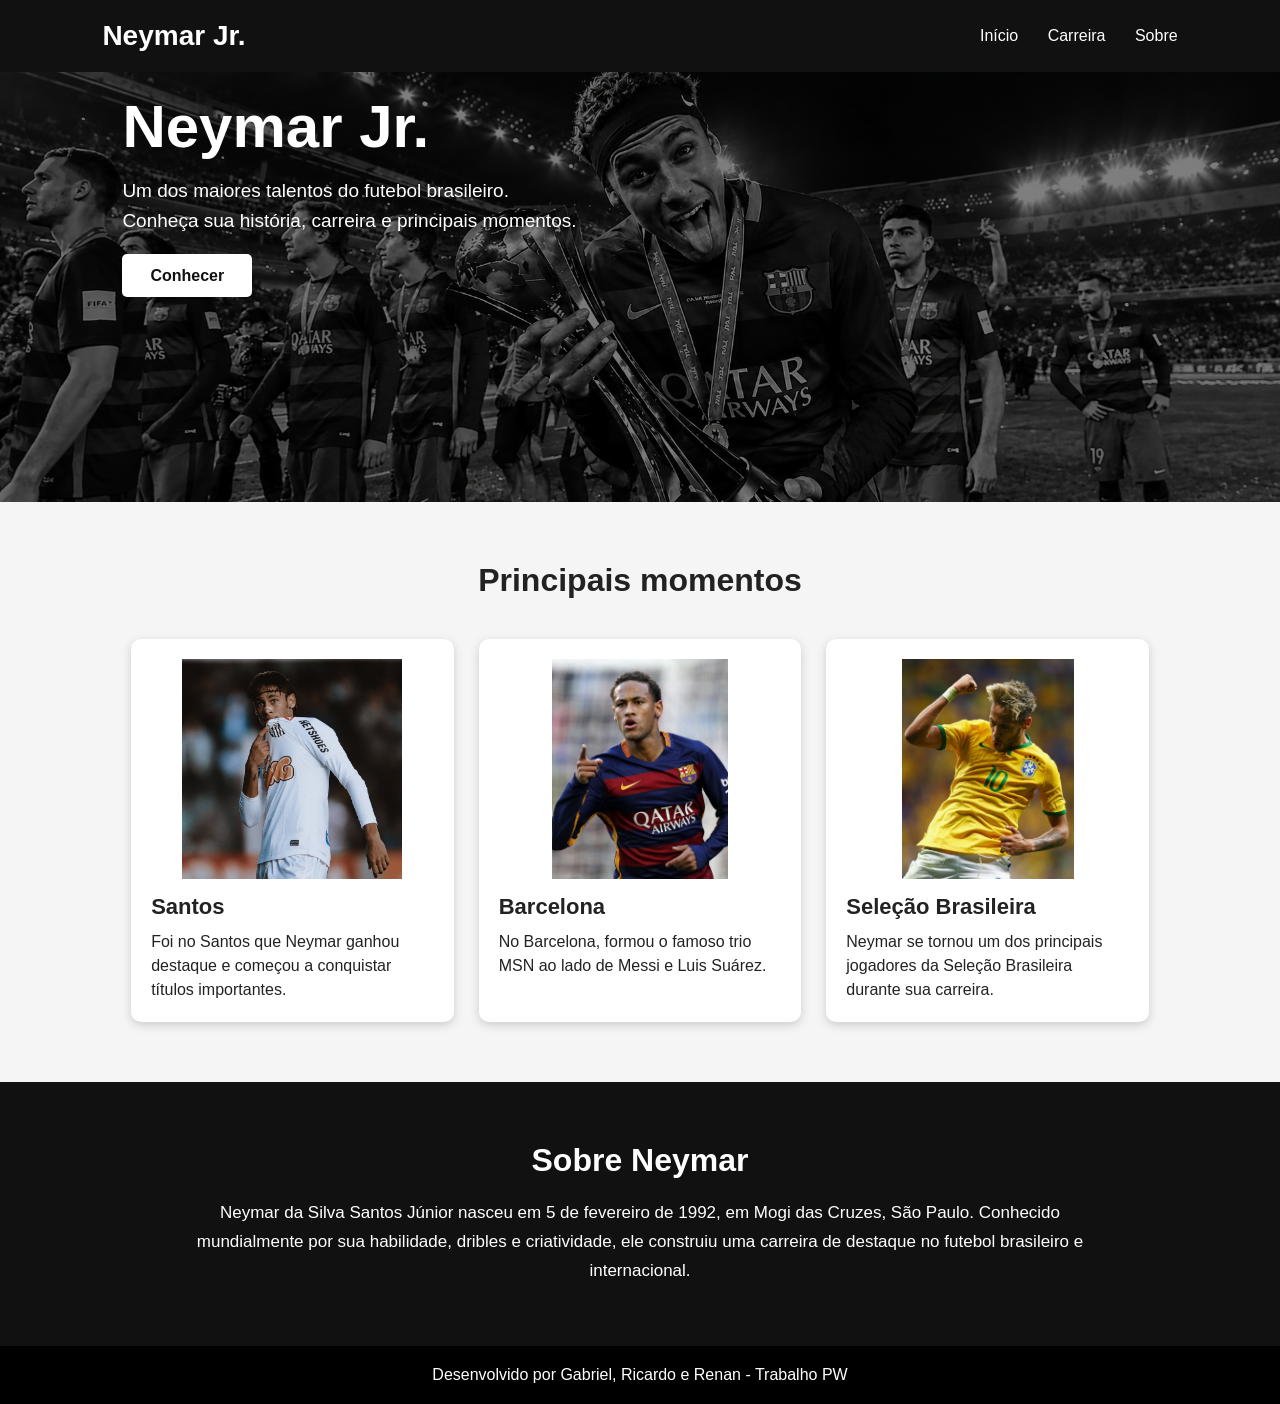
==== index.html @ 00090caa "Add files via upload" ====
<!DOCTYPE html>
<html lang="pt-br">
<head>
    <meta charset="UTF-8">
    <meta name="viewport" content="width=device-width, initial-scale=1.0">
    <title>Neymar Jr.</title>
    <link rel="stylesheet" href="style.css">
</head>

<body>

    <header>
        <h1>Neymar Jr.</h1>

        <nav>
            <a href="#inicio">Início</a>
            <a href="carreira.html">Carreira</a>
            <a href="sobre.html">Sobre</a>
        </nav>
    </header>

    <main>

        <section class="banner" id="inicio">

    <img src="imgs/banney.jpg.png" alt="Neymar Jr.">

    <div class="banner-conteudo">
        <h2>Neymar Jr.</h2>

        <p>
            Um dos maiores talentos do futebol brasileiro.
            Conheça sua história, carreira e principais momentos.
        </p>

        <a href="#carreira" class="botao">Conhecer</a>
    </div>

</section>


        <section id="carreira">
            <h2 class="titulo">Principais momentos</h2>

            <div class="cards">

                <div class="card">
                    <img src="imgs/Neymar santos.jfif" alt="Neymar">
                    <h3>Santos</h3>
                    <p>
                        Foi no Santos que Neymar ganhou destaque
                        e começou a conquistar títulos importantes.
                    </p>
                </div>

                <div class="card">
                    <img src="imgs/barcelona.jpg.jfif" alt="Neymar">
                    <h3>Barcelona</h3>
                    <p>
                        No Barcelona, formou o famoso trio MSN
                        ao lado de Messi e Luis Suárez.
                    </p>
                </div>

                <div class="card">
                    <img src="imgs/selecao.jpg.jfif" alt="Neymar">
                    <h3>Seleção Brasileira</h3>
                    <p>
                        Neymar se tornou um dos principais jogadores
                        da Seleção Brasileira durante sua carreira.
                    </p>
                </div>

            </div>
        </section>


        <section class="sobre" id="sobre">
            <h2>Sobre Neymar</h2>

            <p>
                Neymar da Silva Santos Júnior nasceu em 5 de fevereiro de 1992,
                em Mogi das Cruzes, São Paulo. Conhecido mundialmente por sua
                habilidade, dribles e criatividade, ele construiu uma carreira
                de destaque no futebol brasileiro e internacional.
            </p>
        </section>

    </main>


    <footer>
        <p>Desenvolvido por Gabriel, Ricardo e Renan - Trabalho PW</p>
    </footer>

</body>
</html>
---- style.css ----
* {
    margin: 0;
    padding: 0;
    box-sizing: border-box;
}

body {
    font-family: Arial, sans-serif;
    background-color: #f5f5f5;
    color: #222;
}

header {
    background-color: #111;
    color: white;
    padding: 20px 8%;
    display: flex;
    justify-content: space-between;
    align-items: center;
}

header h1 {
    font-size: 28px;
}

nav a {
    color: white;
    text-decoration: none;
    margin-left: 25px;
}

nav a:hover {
    color: #25a6f7;
}

.banner {
    height: 430px;
    position: relative;
    overflow: hidden;
}

.banner img {
    position: absolute;
    width: 100%;
    height: 100%;
    object-fit: cover;
    object-position: center 25%;
}

/* Escurece a imagem para o texto aparecer */
.banner::after {
    content: "";
    position: absolute;
    inset: 0;
    background: rgba(0, 0, 0, 0.5);
    z-index: 1;
}

.banner-conteudo {
    position: relative;
    z-index: 2;
    color: white;
    text-align: left;
    max-width: 500px;
    padding: 20px;
    margin-right: auto;
    margin-left: 8%;
}

.banner-conteudo h2 {
    font-size: 60px;
    margin-bottom: 15px;
}

.banner-conteudo p {
    font-size: 19px;
    line-height: 1.6;
    margin-bottom: 30px;
}

.botao {
    background-color: white;
    color: #111;
    text-decoration: none;
    padding: 13px 28px;
    border-radius: 5px;
    font-weight: bold;
}

.botao:hover {
    background-color: #ddd;
}

#carreira {
    padding: 60px 8%;
}

.titulo {
    text-align: center;
    font-size: 32px;
    margin-bottom: 40px;
}

.cards {
    display: flex;
    justify-content: center;
    gap: 25px;
}

.card {
    background-color: white;
    width: 30%;
    padding: 20px;
    border-radius: 10px;
    box-shadow: 0 3px 10px #ccc;
}

.card img {
    width: 100%;
    height: 220px;
    object-fit: contain;
    display: block;
    margin: 0 auto;
    border-radius: 8px;
}

.card h3 {
    margin: 15px 0 10px;
    font-size: 22px;
}

.card p {
    line-height: 1.5;
}

.sobre {
    background-color: #111;
    color: white;
    padding: 60px 15%;
    text-align: center;
}

.sobre h2 {
    font-size: 32px;
    margin-bottom: 20px;
}

.sobre p {
    line-height: 1.7;
    font-size: 17px;
}

footer {
    background-color: #000;
    color: white;
    text-align: center;
    padding: 20px;
}


/* RESPONSIVIDADE */

@media (max-width: 768px) {

@media (max-width: 768px) {

    /* BANNER NO CELULAR */
    .banner {
        display: block;
        position: relative;
        width: 100%;
        height: 520px;
        overflow: hidden;
    }

    .banner img {
        position: absolute;
        inset: 0;
        width: 100% !important;
        height: 100% !important;
        object-fit: cover;
        object-position: 55% center;
        z-index: 0;
    }

    .banner::after {
        content: "";
        position: absolute;
        inset: 0;
        background: rgba(0, 0, 0, 0.5);
        z-index: 1;
    }

    .banner-conteudo {
        position: relative;
        z-index: 2;
        width: 100%;
        max-width: 100%;
        height: 100%;
        margin: 0;
        padding: 0 25px;
        display: flex;
        flex-direction: column;
        justify-content: center;
        align-items: center;
        text-align: center;
        color: white;
    }

    .banner-conteudo h2 {
        font-size: 40px;
        margin-bottom: 15px;
    }

    .banner-conteudo p {
        font-size: 16px;
        line-height: 1.5;
        margin-bottom: 25px;
    }

    .botao {
        padding: 12px 25px;
    }


    /* MENU */
    header {
        flex-direction: column;
        gap: 15px;
        text-align: center;
    }

    nav a {
        margin: 0 8px;
    }


    /* CARDS */
    .cards {
        flex-direction: column;
        align-items: center;
    }

    .card {
        width: 90%;
    }

    .card img {
        width: 100%;
        height: 220px;
        object-fit: contain;
    }


    /* CARREIRA */
    .carreira-item {
        flex-direction: column;
        text-align: center;
    }

    .carreira-item img {
        width: 100%;
        height: 220px;
    }


    /* TÍTULOS */
    .conquistas-grid {
        grid-template-columns: 1fr;
    }

    .premios {
        flex-direction: column;
        align-items: center;
    }

    .premio {
        width: 90%;
    }
}
}

/* ========
pag carreira
=========== */

.titulo-pagina {
    text-align: center;
    padding: 60px 20px 40px;
}

.titulo-pagina h2 {
    font-size: 40px;
    margin-bottom: 10px;
}

.titulo-pagina p {
    font-size: 18px;
}

.carreira {
    width: 85%;
    max-width: 1000px;
    margin: auto;
}

.carreira-item {
    background-color: white;
    margin-bottom: 30px;
    padding: 25px;
    border-radius: 12px;
    display: flex;
    align-items: center;
    gap: 30px;
    box-shadow: 0 3px 10px #ccc;
}

.carreira-item img {
    width: 250px;
    height: 180px;
    object-fit: contain;
    border-radius: 8px;
}

.carreira-item h2 {
    margin-bottom: 5px;
}

.carreira-item h3 {
    color: #555;
    margin-bottom: 15px;
}

.carreira-item p {
    line-height: 1.6;
}


/* Celular */

@media (max-width: 768px) {

    .carreira-item {
        flex-direction: column;
        text-align: center;
    }

    .carreira-item img {
        width: 100%;
        height: 220px;
    }
}

/* ==============
sobre
================= */

/* TÍTULOS E CONQUISTAS */

.conquistas {
    width: 85%;
    max-width: 1000px;
    margin: 20px auto 60px;
}

.conquistas > h2 {
    text-align: center;
    font-size: 30px;
    margin-bottom: 30px;
}

.conquistas-grid {
    display: grid;
    grid-template-columns: repeat(2, 1fr);
    gap: 25px;
}

.conquista-card {
    background-color: white;
    padding: 25px;
    border-radius: 12px;
    box-shadow: 0 3px 10px #ccc;
}

.conquista-card h3 {
    font-size: 24px;
    margin-bottom: 15px;
}

.conquista-card p {
    line-height: 1.8;
}


/* CONQUISTAS INDIVIDUAIS */

.conquistas.individuais {
    background-color: #111;
    color: white;
    width: 100%;
    max-width: none;
    padding: 60px 8%;
    margin: 0;
}

.conquistas.individuais > h2 {
    text-align: center;
    margin-bottom: 30px;
}

.premios {
    display: flex;
    justify-content: center;
    gap: 25px;
}

.premio {
    background-color: #222;
    padding: 25px;
    border-radius: 10px;
    width: 30%;
    text-align: center;
}

.premio h3 {
    margin-bottom: 15px;
}

.premio p {
    line-height: 1.6;
}


/* SELEÇÃO */

.selecao-conquistas {
    padding: 60px 8%;
    text-align: center;
}

.selecao-conquistas h2 {
    font-size: 30px;
    margin-bottom: 30px;
}

.selecao-box {
    background-color: white;
    max-width: 600px;
    margin: auto;
    padding: 30px;
    border-radius: 12px;
    box-shadow: 0 3px 10px #ccc;
}

.selecao-box h3 {
    font-size: 23px;
    margin-bottom: 15px;
}

.selecao-box p {
    line-height: 2;
}


/* RESPONSIVIDADE */

@media (max-width: 768px) {

    .conquistas-grid {
        grid-template-columns: 1fr;
    }

    .premios {
        flex-direction: column;
        align-items: center;
    }

    .premio {
        width: 90%;
    }
}
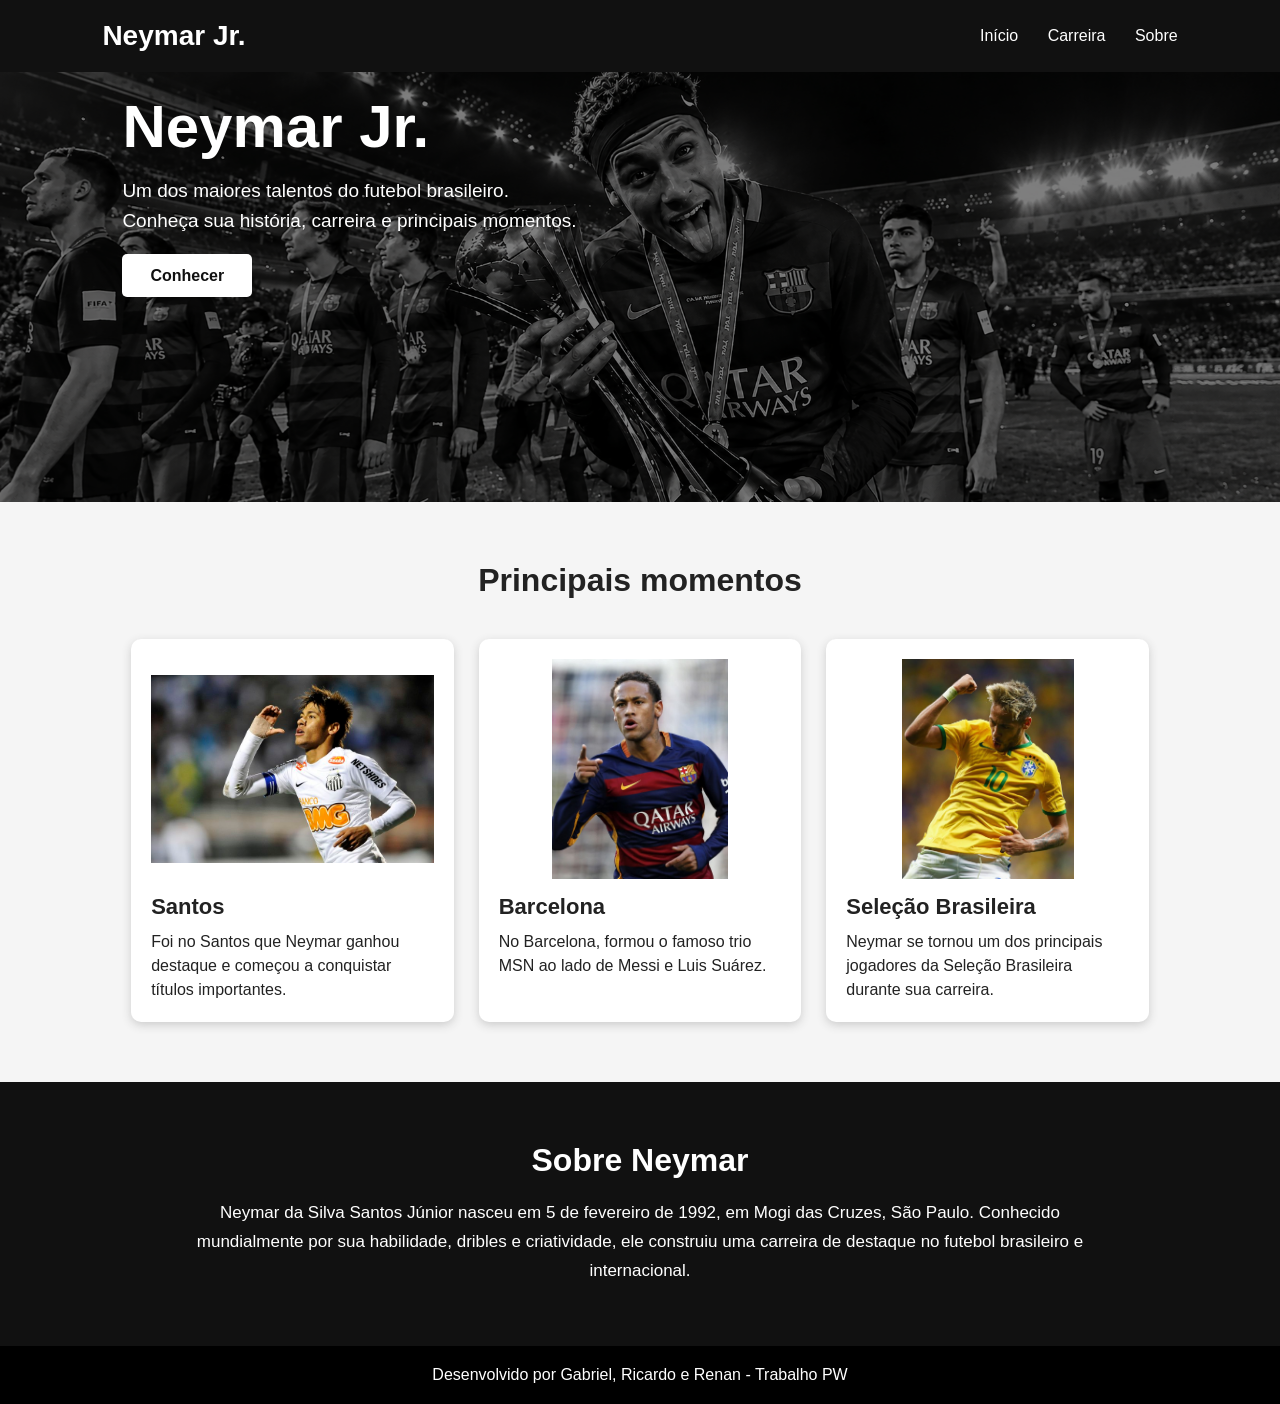
==== commit 9cfa373e: "Fix image source for Neymar's Santos card Updated image source for Neymar's Santos career highlight." ====
--- a/index.html
+++ b/index.html
@@ -45,7 +45,7 @@
             <div class="cards">
 
                 <div class="card">
-                    <img src="imgs/Neymar santos.jfif" alt="Neymar">
+                    <img src="imgs/neymarnovo.jpeg" alt="Neymar">
                     <h3>Santos</h3>
                     <p>
                         Foi no Santos que Neymar ganhou destaque
@@ -94,4 +94,4 @@
     </footer>
 
 </body>
-</html>+</html>
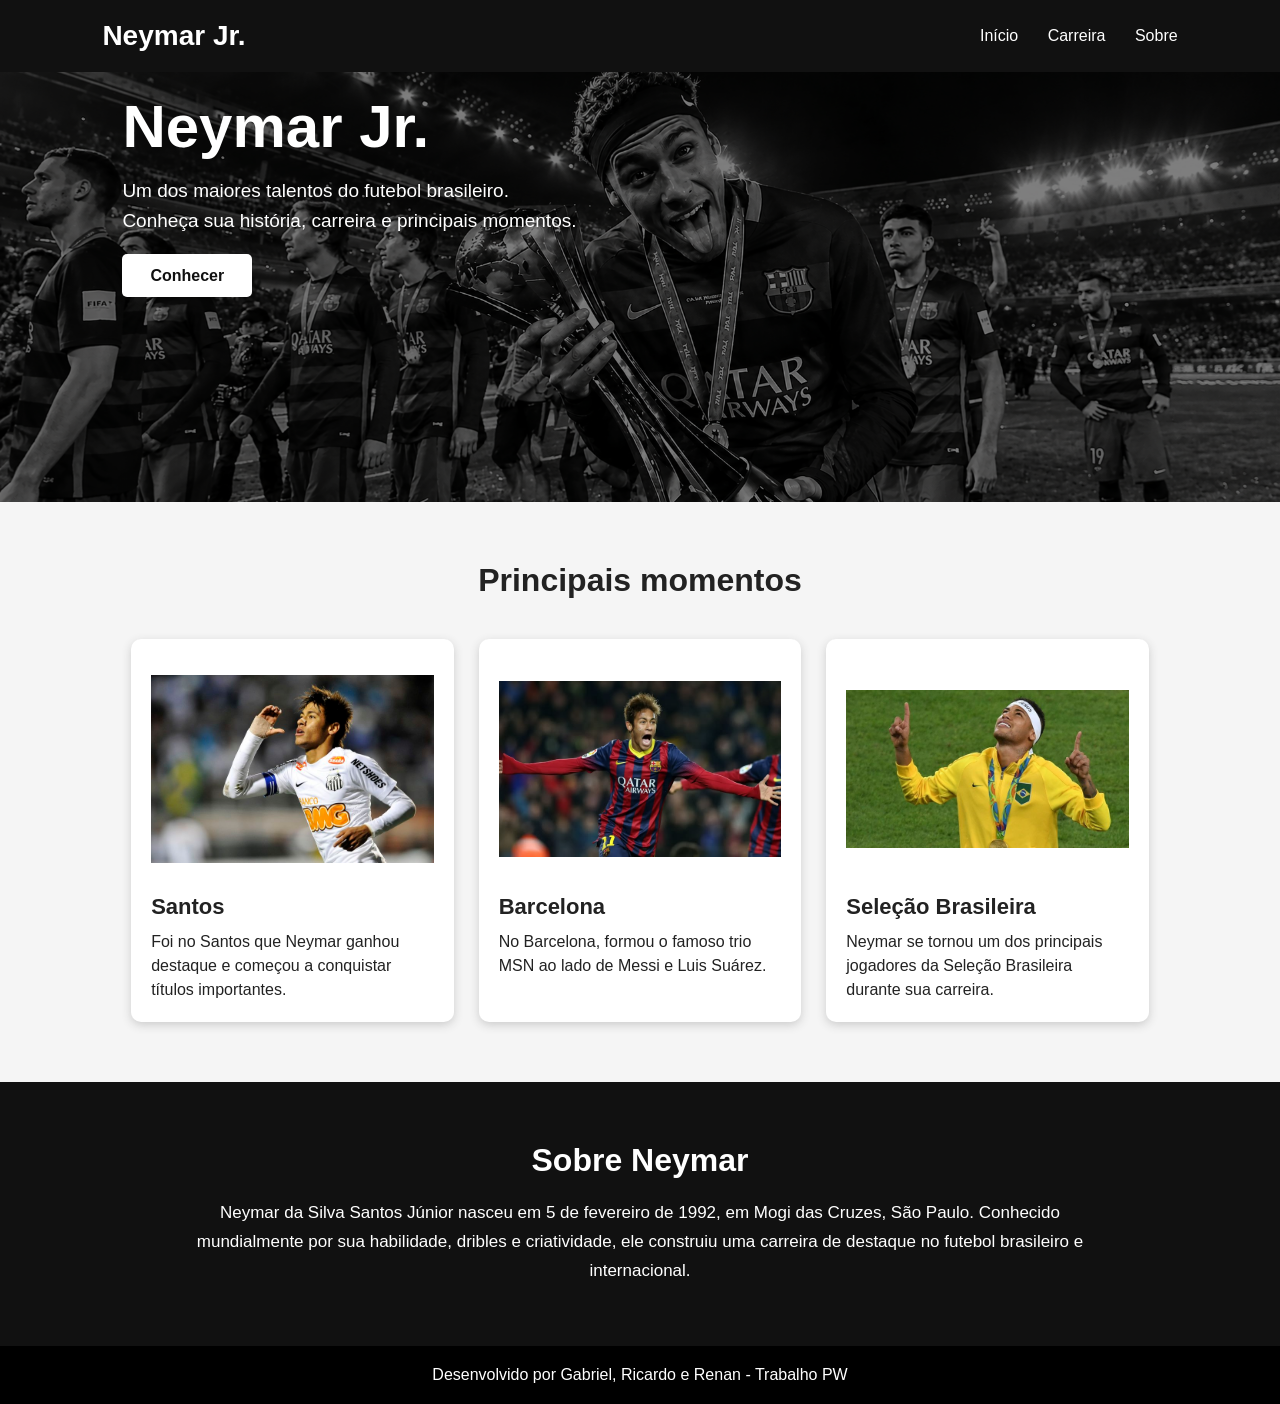
==== commit 5d34b2af: "Fix HTML formatting and update image paths" ====
--- a/index.html
+++ b/index.html
@@ -54,7 +54,7 @@
                 </div>
 
                 <div class="card">
-                    <img src="imgs/barcelona.jpg.jfif" alt="Neymar">
+                    <img src="imgs/barcanovo.jpeg" alt="Neymar">
                     <h3>Barcelona</h3>
                     <p>
                         No Barcelona, formou o famoso trio MSN
@@ -63,7 +63,7 @@
                 </div>
 
                 <div class="card">
-                    <img src="imgs/selecao.jpg.jfif" alt="Neymar">
+                    <img src="imgs/selecaonovo.jpeg" alt="Neymar">
                     <h3>Seleção Brasileira</h3>
                     <p>
                         Neymar se tornou um dos principais jogadores
